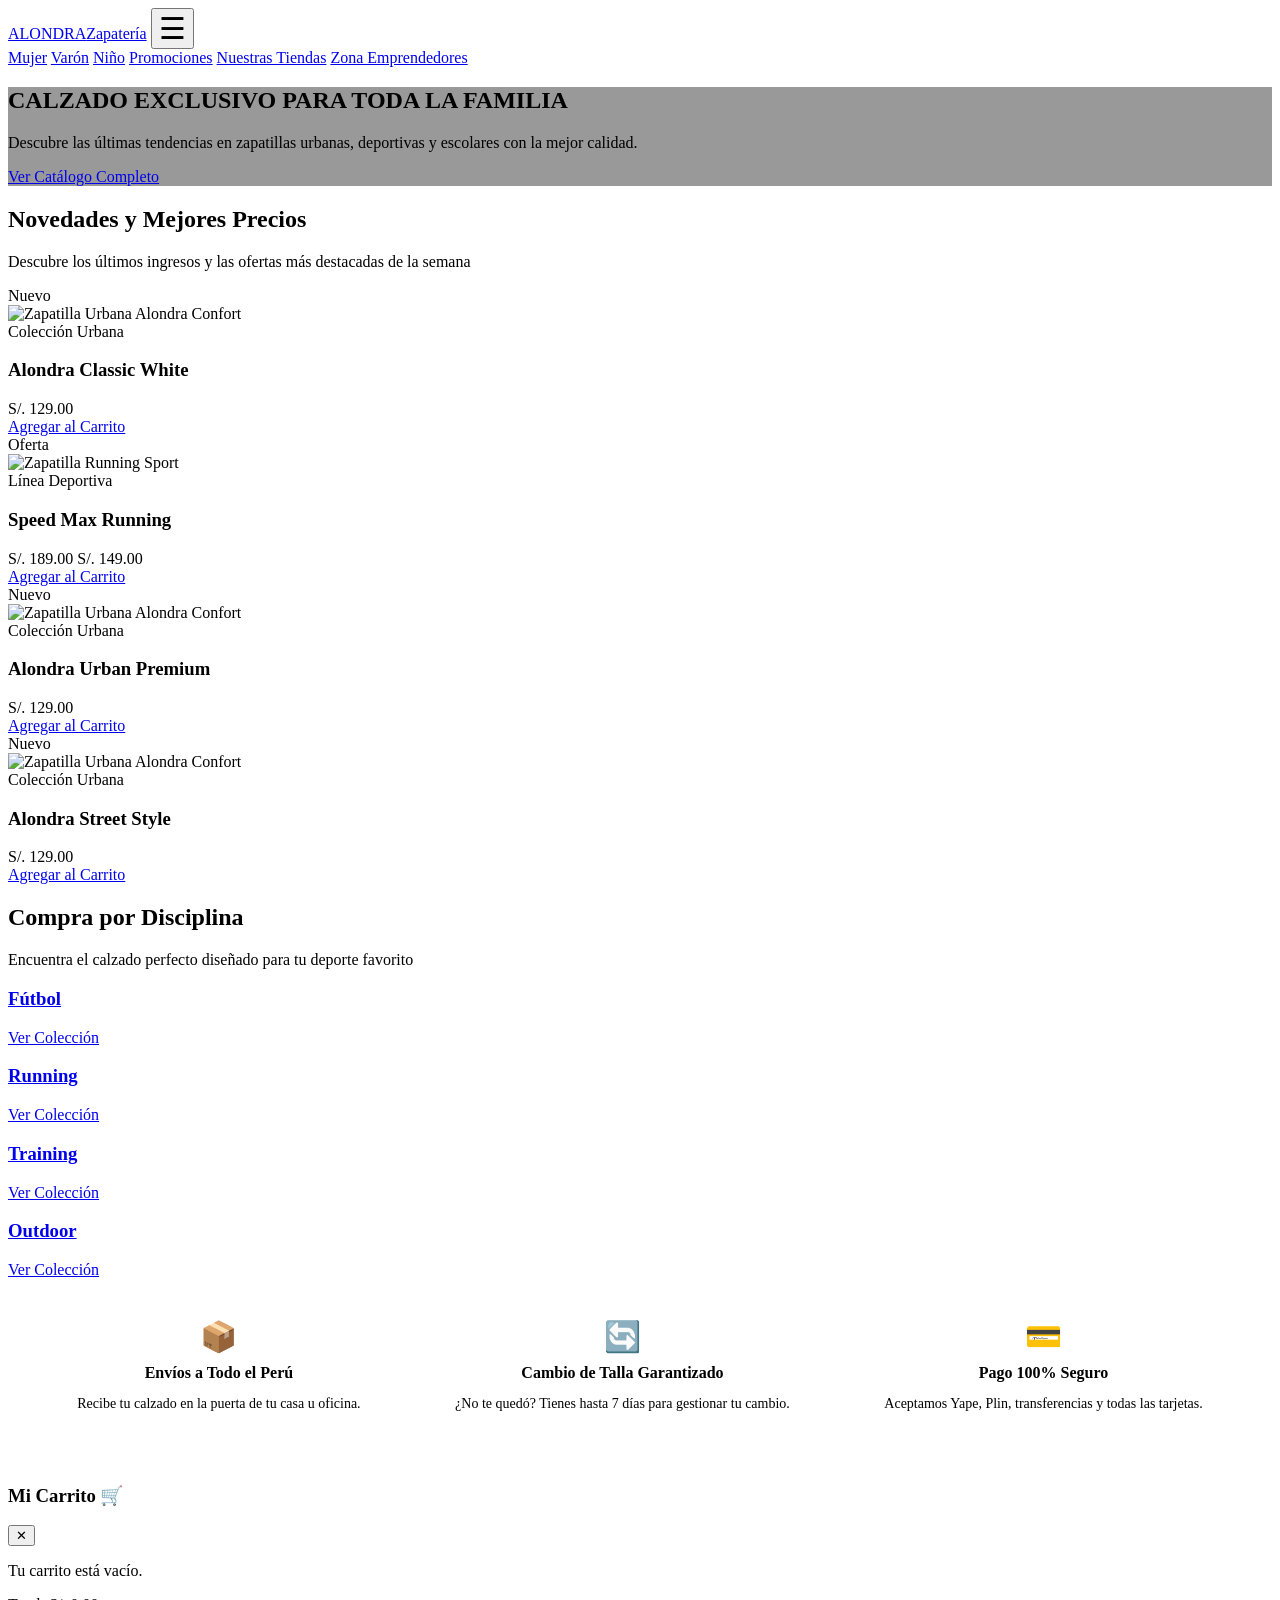
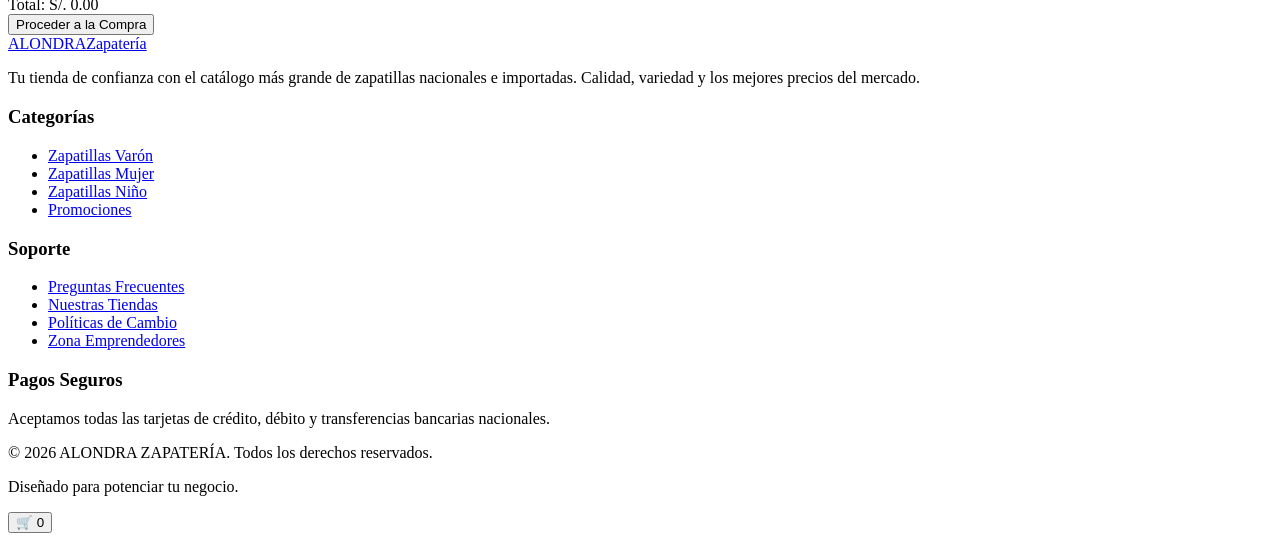
==== index.html @ 197ec050 "Add files via upload" ====
<!doctype html>
<html lang="es">
  <head>
    <meta charset="UTF-8" />
    <meta name="viewport" content="width=device-width, initial-scale=1.0" />
    <title>Tienda de Zapatillas | Inicio</title>
    <!-- Iconos externos para carrito y menú hamburguesa -->
    <link rel="stylesheet" href="https://cloudflare.com" />
    <link rel="stylesheet" href="css/global.css" />
    <link rel="stylesheet" href="css/home.css" />
  </head>
  <body>
    <!-- MENÚ DE NAVEGACIÓN (NAVBAR) -->
    <header class="navbar-header">
      <div class="navbar-container">
        <a href="index.html" class="logo">ALONDRA<span>Zapatería</span></a>

        <!-- BOTÓN MENÚ MÓVIL -->
        <button
          class="menu-toggle"
          id="mobile-menu"
          aria-label="Abrir menú"
          style="font-size: 30px; cursor: pointer"
        >
          ☰
        </button>

        <nav class="nav-menu" id="nav-menu">
          <a href="mujer.html" class="nav-link">Mujer</a>
          <a href="varon.html" class="nav-link">Varón</a>
          <a href="nino.html" class="nav-link">Niño</a>
          <a href="promociones.html" class="nav-link promo">Promociones</a>
          <a href="tiendas.html" class="nav-link">Nuestras Tiendas</a>
          <a href="emprendedores.html" class="nav-link emprendedor"
            >Zona Emprendedores</a
          >
        </nav>
      </div>
    </header>

    <!-- BANNER PRINCIPAL (SLIDER) -->
    <section class="hero-slider">
      <div
        class="slide active"
        style="
          background-image:
            linear-gradient(rgba(0, 0, 0, 0.4), rgba(0, 0, 0, 0.4)),
            url(&quot;https://unsplash.com&quot;);
        "
      >
        <div class="slide-content">
          <h2>CALZADO EXCLUSIVO PARA TODA LA FAMILIA</h2>
          <p>
            Descubre las últimas tendencias en zapatillas urbanas, deportivas y
            escolares con la mejor calidad.
          </p>
          <a href="promociones.html" class="btn-slider"
            >Ver Catálogo Completo</a
          >
        </div>
      </div>
    </section>

    <!-- SECCIÓN NOVEDADES Y MEJORES PRECIOS -->
    <section class="products-section">
      <div class="section-container">
        <!-- Encabezado de la sección -->
        <div class="section-header">
          <h2>Novedades y Mejores Precios</h2>
          <p>
            Descubre los últimos ingresos y las ofertas más destacadas de la
            semana
          </p>
        </div>

        <div class="products-grid" id="catalog-products">
          <!-- Tarjeta 1: Urbanas -->
          <div class="product-card" data-brand="urban">
            <span class="badge new">Nuevo</span>
            <div class="product-img">
              <img
                src="img/urbana-blanca.jpg"
                alt="Zapatilla Urbana Alondra Confort"
              />
            </div>
            <div class="product-info">
              <span class="product-brand">Colección Urbana</span>
              <h3 class="product-title">Alondra Classic White</h3>
              <div class="product-price-box">
                <span class="current-price">S/. 129.00</span>
              </div>
              <a href="#" class="btn-add-cart">Agregar al Carrito</a>
            </div>
          </div>

          <!-- Tarjeta 2: Deportivas -->
          <div class="product-card" data-brand="sport">
            <span class="badge sale">Oferta</span>
            <div class="product-img">
              <img
                src="img/deportiva-running.jpg"
                alt="Zapatilla Running Sport"
              />
            </div>
            <div class="product-info">
              <span class="product-brand">Línea Deportiva</span>
              <h3 class="product-title">Speed Max Running</h3>
              <div class="product-price-box">
                <span class="old-price">S/. 189.00</span>
                <span class="current-price discount">S/. 149.00</span>
              </div>
              <a href="#" class="btn-add-cart">Agregar al Carrito</a>
            </div>
          </div>

          <!-- Tarjeta 3: Urbanas -->
          <div class="product-card" data-brand="urban">
            <span class="badge new">Nuevo</span>
            <div class="product-img">
              <img
                src="img/urbana-blanca.jpg"
                alt="Zapatilla Urbana Alondra Confort"
              />
            </div>
            <div class="product-info">
              <span class="product-brand">Colección Urbana</span>
              <h3 class="product-title">Alondra Urban Premium</h3>
              <div class="product-price-box">
                <span class="current-price">S/. 129.00</span>
              </div>
              <a href="#" class="btn-add-cart">Agregar al Carrito</a>
            </div>
          </div>

          <!-- Tarjeta 4: Urbanas -->
          <div class="product-card" data-brand="urban">
            <span class="badge new">Nuevo</span>
            <div class="product-img">
              <img
                src="img/urbana-blanca.jpg"
                alt="Zapatilla Urbana Alondra Confort"
              />
            </div>
            <div class="product-info">
              <span class="product-brand">Colección Urbana</span>
              <h3 class="product-title">Alondra Street Style</h3>
              <div class="product-price-box">
                <span class="current-price">S/. 129.00</span>
              </div>
              <a href="#" class="btn-add-cart">Agregar al Carrito</a>
            </div>
          </div>
        </div>

        <!-- Mensaje oculto por si el filtro de JS no encuentra productos -->
        <div
          id="no-products-message"
          style="
            display: none;
            text-align: center;
            padding: 20px;
            color: var(--text-color);
          "
        >
          No se encontraron modelos disponibles en esta categoría por el
          momento.
        </div>
      </div>
    </section>

    <!-- SECCIÓN DE CATEGORÍAS POR DISCIPLINA -->
    <section class="disciplines-section">
      <div class="section-container">
        <div class="section-header">
          <h2>Compra por Disciplina</h2>
          <p>Encuentra el calzado perfecto diseñado para tu deporte favorito</p>
        </div>

        <div class="disciplines-grid">
          <!-- Tarjeta 1: Fútbol -->
          <a href="#" class="discipline-card">
            <div
              class="discipline-img"
              style="
                background-image:
                  linear-gradient(rgba(0, 0, 0, 0.2), rgba(0, 0, 0, 0.6)),
                  url(&quot;https://unsplash.com&quot;);
              "
            ></div>
            <div class="discipline-content">
              <h3>Fútbol</h3>
              <span>Ver Colección <i class="fas fa-arrow-right"></i></span>
            </div>
          </a>

          <!-- Tarjeta 2: Running -->
          <a href="#" class="discipline-card">
            <div
              class="discipline-img"
              style="
                background-image:
                  linear-gradient(rgba(0, 0, 0, 0.2), rgba(0, 0, 0, 0.6)),
                  url(&quot;https://unsplash.com&quot;);
              "
            ></div>
            <div class="discipline-content">
              <h3>Running</h3>
              <span>Ver Colección <i class="fas fa-arrow-right"></i></span>
            </div>
          </a>

          <!-- Tarjeta 3: Training -->
          <a href="#" class="discipline-card">
            <div
              class="discipline-img"
              style="
                background-image:
                  linear-gradient(rgba(0, 0, 0, 0.2), rgba(0, 0, 0, 0.6)),
                  url(&quot;https://unsplash.com&quot;);
              "
            ></div>
            <div class="discipline-content">
              <h3>Training</h3>
              <span>Ver Colección <i class="fas fa-arrow-right"></i></span>
            </div>
          </a>

          <!-- Tarjeta 4: Outdoor -->
          <a href="#" class="discipline-card">
            <div
              class="discipline-img"
              style="
                background-image:
                  linear-gradient(rgba(0, 0, 0, 0.2), rgba(0, 0, 0, 0.6)),
                  url(&quot;https://unsplash.com&quot;);
              "
            ></div>
            <div class="discipline-content">
              <h3>Outdoor</h3>
              <span>Ver Colección <i class="fas fa-arrow-right"></i></span>
            </div>
          </a>
        </div>
      </div>
    </section>

    <!-- SECCIÓN DE BENEFICIOS -->
    <section
      class="benefits-section"
      style="
        background-color: var(--gray-color);
        padding: 40px 20px;
        text-align: center;
      "
    >
      <div
        class="section-container"
        style="
          display: flex;
          flex-wrap: wrap;
          justify-content: space-around;
          gap: 20px;
          max-width: 1200px;
          margin: 0 auto;
        "
      >
        <div class="benefit-item">
          <div style="font-size: 30px; color: var(--primary-color)">📦</div>
          <h4 style="margin: 10px 0 5px 0; font-weight: 700">
            Envíos a Todo el Perú
          </h4>
          <p style="font-size: 14px; color: var(--text-color)">
            Recibe tu calzado en la puerta de tu casa u oficina.
          </p>
        </div>
        <div class="benefit-item">
          <div style="font-size: 30px; color: var(--primary-color)">🔄</div>
          <h4 style="margin: 10px 0 5px 0; font-weight: 700">
            Cambio de Talla Garantizado
          </h4>
          <p style="font-size: 14px; color: var(--text-color)">
            ¿No te quedó? Tienes hasta 7 días para gestionar tu cambio.
          </p>
        </div>
        <div class="benefit-item">
          <div style="font-size: 30px; color: var(--primary-color)">💳</div>
          <h4 style="margin: 10px 0 5px 0; font-weight: 700">
            Pago 100% Seguro
          </h4>
          <p style="font-size: 14px; color: var(--text-color)">
            Aceptamos Yape, Plin, transferencias y todas las tarjetas.
          </p>
        </div>
      </div>
    </section>

    <!-- FONDO OSCURO CUANDO EL CARRITO ESTÁ ABIERTO -->
    <div id="cart-overlay" class="cart-overlay"></div>

    <!-- PANEL LATERAL DEL CARRITO -->
    <div id="cart-sidebar" class="cart-sidebar">
      <div class="cart-header">
        <h3>Mi Carrito 🛒</h3>
        <button id="close-cart" class="close-cart">✕</button>
      </div>

      <div id="cart-items-container" class="cart-items-body">
        <p class="empty-cart-msg">Tu carrito está vacío.</p>
      </div>

      <div class="cart-footer">
        <div class="cart-total-box">
          <span>Total:</span>
          <span class="cart-total-price">S/. 0.00</span>
        </div>
        <button class="btn-checkout">Proceder a la Compra</button>
      </div>
    </div>

    <!-- PIE DE PÁGINA (FOOTER) -->
    <footer class="main-footer">
      <div class="footer-container">
        <!-- Columna 1: Sobre la tienda -->
        <div class="footer-col">
          <a href="index.html" class="logo footer-logo"
            >ALONDRA<span>Zapatería</span></a
          >
          <p class="footer-description">
            Tu tienda de confianza con el catálogo más grande de zapatillas
            nacionales e importadas. Calidad, variedad y los mejores precios del
            mercado.
          </p>
          <div class="footer-socials">
            <a href="#" aria-label="Facebook"
              ><i class="fab fa-facebook-f"></i
            ></a>
            <a href="#" aria-label="Instagram"
              ><i class="fab fa-instagram"></i
            ></a>
            <a href="#" aria-label="TikTok"><i class="fab fa-tiktok"></i></a>
          </div>
        </div>

        <!-- Columna 2: Categorías Rápidas -->
        <div class="footer-col">
          <h3>Categorías</h3>
          <ul class="footer-links">
            <li><a href="varon.html">Zapatillas Varón</a></li>
            <li><a href="mujer.html">Zapatillas Mujer</a></li>
            <li><a href="nino.html">Zapatillas Niño</a></li>
            <li><a href="promociones.html">Promociones</a></li>
          </ul>
        </div>

        <!-- Columna 3: Soporte y Ayuda -->
        <div class="footer-col">
          <h3>Soporte</h3>
          <ul class="footer-links">
            <li><a href="#">Preguntas Frecuentes</a></li>
            <li><a href="tiendas.html">Nuestras Tiendas</a></li>
            <li><a href="#">Políticas de Cambio</a></li>
            <li><a href="emprendedores.html">Zona Emprendedores</a></li>
          </ul>
        </div>

        <!-- Columna 4: Métodos de Pago y Seguridad -->
        <div class="footer-col">
          <h3>Pagos Seguros</h3>
          <p class="footer-text">
            Aceptamos todas las tarjetas de crédito, débito y transferencias
            bancarias nacionales.
          </p>
          <div class="payment-methods">
            <i class="fab fa-cc-visa" title="Visa"></i>
            <i class="fab fa-cc-mastercard" title="Mastercard"></i>
            <i class="fab fa-cc-amex" title="American Express"></i>
            <i
              class="fas fa-money-bill-wave"
              title="Efectivo/Transferencia"
            ></i>
          </div>
        </div>
      </div>

      <!-- Barra inferior de Derechos Reservados -->
      <div class="footer-bottom">
        <div class="footer-bottom-content">
          <p>&copy; 2026 ALONDRA ZAPATERÍA. Todos los derechos reservados.</p>
          <p>Diseñado para potenciar tu negocio.</p>
        </div>
      </div>
    </footer>
    <!-- BOTÓN FLOTANTE DEL CARRITO -->
    <button
      id="floating-cart-btn"
      class="floating-cart-btn"
      aria-label="Ver carrito"
    >
      🛒
      <span id="cart-count-badge" class="cart-badge">0</span>
    </button>

    <!-- CONTROLADORES JAVASCRIPT (Al final del body) -->
    <script src="JS/main.js"></script>
  </body>
</html>
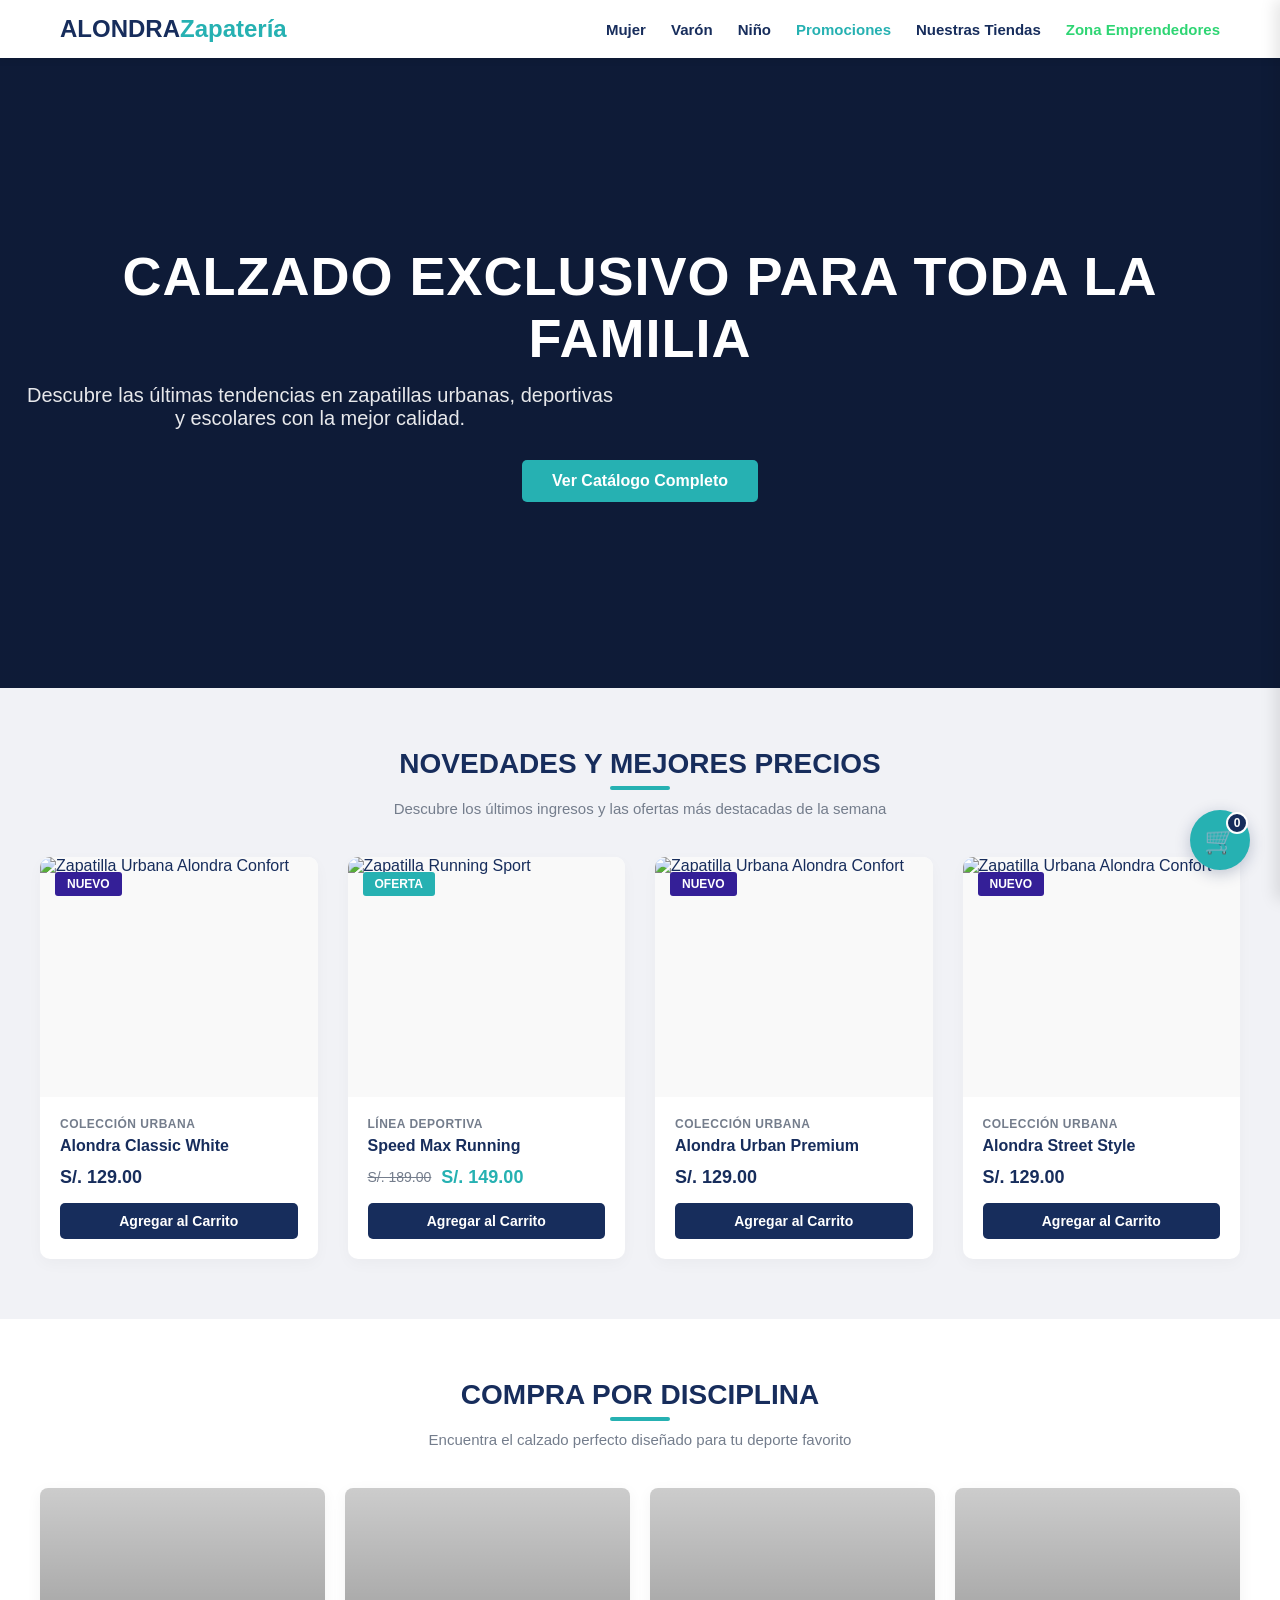
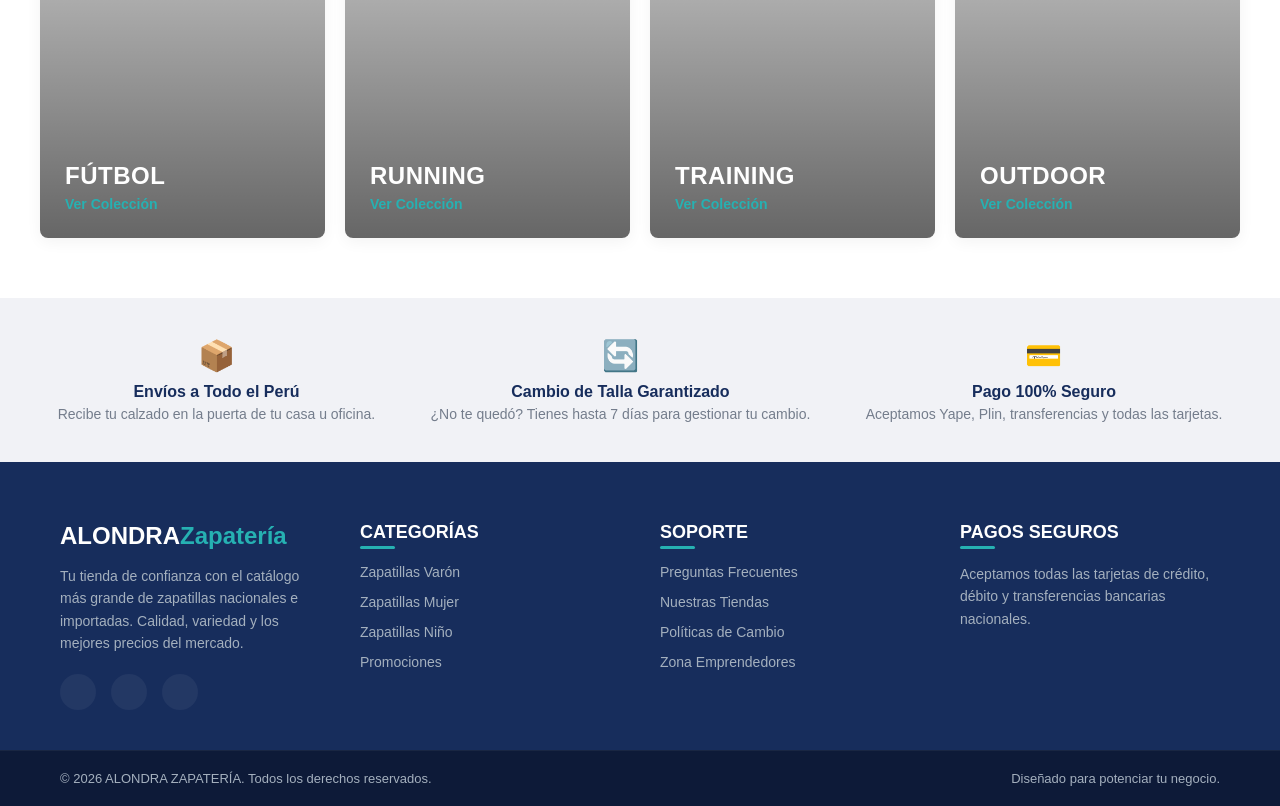
==== commit 095ea96e: "Update index.html" ====
--- a/index.html
+++ b/index.html
@@ -6,8 +6,8 @@
     <title>Tienda de Zapatillas | Inicio</title>
     <!-- Iconos externos para carrito y menú hamburguesa -->
     <link rel="stylesheet" href="https://cloudflare.com" />
-    <link rel="stylesheet" href="css/global.css" />
-    <link rel="stylesheet" href="css/home.css" />
+    <link rel="stylesheet" href="CSS/global.css" />
+    <link rel="stylesheet" href="CSS/home.css" />
   </head>
   <body>
     <!-- MENÚ DE NAVEGACIÓN (NAVBAR) -->
@@ -28,7 +28,7 @@
         <nav class="nav-menu" id="nav-menu">
           <a href="mujer.html" class="nav-link">Mujer</a>
           <a href="varon.html" class="nav-link">Varón</a>
-          <a href="nino.html" class="nav-link">Niño</a>
+          <a href="niño.html" class="nav-link">Niño</a>
           <a href="promociones.html" class="nav-link promo">Promociones</a>
           <a href="tiendas.html" class="nav-link">Nuestras Tiendas</a>
           <a href="emprendedores.html" class="nav-link emprendedor"
--- a/CSS/global.css
+++ b/CSS/global.css
@@ -0,0 +1,454 @@
+/* --- VARIABLES Y RESETEO GLOBAL --- */
+/* --- VARIABLES Y RESETEO GLOBAL --- */
+:root {
+  --primary-color: #26b1b2; /* Cian / Turquesa brillante del logotipo */
+  --dark-color: #172d5c; /* Azul marino profundo de la base del logotipo */
+  --light-color: #ffffff;
+  --gray-color: #f1f2f6;
+  --text-color: #747d8c;
+  --font-main: "Segoe UI", Tahoma, Geneva, Verdana, sans-serif;
+}
+
+* {
+  margin: 0;
+  padding: 0;
+  box-sizing: border-box;
+}
+
+body {
+  font-family: var(--font-main);
+  background-color: var(--light-color);
+  color: var(--dark-color);
+  overflow-x: hidden;
+}
+/* --- ESTILOS DEL NAVBAR --- */
+.navbar-header {
+  background-color: var(--light-color);
+  box-shadow: 0 4px 6px rgba(0, 0, 0, 0.05);
+  position: sticky;
+  top: 0;
+  z-index: 1000;
+  width: 100%;
+}
+
+.navbar-container {
+  display: flex;
+  justify-content: space-between;
+  align-items: center;
+  max-width: 1200px;
+  margin: 0 auto;
+  padding: 15px 20px;
+}
+
+.logo {
+  font-size: 24px;
+  font-weight: 800;
+  text-decoration: none;
+  color: var(--dark-color);
+}
+
+.logo span {
+  color: var(--primary-color);
+}
+
+.menu-toggle {
+  display: block;
+  background: none;
+  border: none;
+  font-size: 24px;
+  color: var(--dark-color);
+  cursor: pointer;
+}
+
+.nav-menu {
+  display: none; /* Oculto en móvil por defecto */
+  flex-direction: column;
+  position: absolute;
+  top: 100%;
+  left: 0;
+  width: 100%;
+  background-color: var(--light-color);
+  padding: 20px;
+  box-shadow: 0 10px 15px rgba(0, 0, 0, 0.1);
+}
+
+.nav-menu.active {
+  display: flex; /* Se muestra al activar JavaScript */
+}
+
+.nav-link {
+  text-decoration: none;
+  color: var(--dark-color);
+  font-weight: 600;
+  padding: 12px 10px;
+  font-size: 16px;
+  border-bottom: 1px solid var(--gray-color);
+  transition: all 0.3s ease;
+}
+
+.nav-link:hover {
+  color: var(--primary-color);
+  padding-left: 15px; /* Efecto dinámico de desplazamiento */
+}
+
+.nav-link.promo {
+  color: var(--primary-color);
+}
+
+.nav-link.emprendedor {
+  color: #2ed573; /* Color verde llamativo para emprendedores */
+}
+
+/* --- ESTILOS DEL PIE DE PÁGINA (FOOTER) --- */
+.main-footer {
+  background-color: var(--dark-color);
+  color: #a4b0be; /* Gris claro para el texto sobre fondo oscuro */
+  padding: 60px 0 0 0;
+  margin-top: auto;
+}
+
+.footer-container {
+  max-width: 1200px;
+  margin: 0 auto;
+  padding: 0 20px 40px 20px;
+  display: grid;
+  grid-template-columns: repeat(auto-fit, minmax(220px, 1fr));
+  gap: 40px;
+}
+
+.footer-col h3 {
+  color: var(--light-color);
+  font-size: 18px;
+  font-weight: 700;
+  margin-bottom: 20px;
+  text-transform: uppercase;
+  position: relative;
+}
+
+/* Pequeña barra decorativa debajo de los títulos del footer */
+.footer-col h3::after {
+  content: "";
+  position: absolute;
+  bottom: -6px;
+  left: 0;
+  width: 35px;
+  height: 3px;
+  background-color: var(--primary-color);
+  border-radius: 2px;
+}
+
+.footer-logo {
+  color: var(--light-color) !important;
+  margin-bottom: 15px;
+  display: inline-block;
+}
+
+.footer-description {
+  font-size: 14px;
+  line-height: 1.6;
+  margin-bottom: 20px;
+}
+
+.footer-text {
+  font-size: 14px;
+  line-height: 1.6;
+}
+
+/* Enlaces del Footer */
+.footer-links {
+  list-style: none;
+}
+
+.footer-links li {
+  margin-bottom: 12px;
+}
+
+.footer-links a {
+  color: #a4b0be;
+  text-decoration: none;
+  font-size: 14px;
+  transition:
+    color 0.3s,
+    padding-left 0.3s;
+}
+
+.footer-links a:hover {
+  color: var(--primary-color);
+  padding-left: 5px; /* Efecto de desplazamiento suave */
+}
+
+/* Iconos de Redes Sociales */
+.footer-socials {
+  display: flex;
+  gap: 15px;
+}
+
+.footer-socials a {
+  display: flex;
+  align-items: center;
+  justify-content: center;
+  width: 36px;
+  height: 36px;
+  background-color: rgba(255, 255, 255, 0.05);
+  color: var(--light-color);
+  border-radius: 50%;
+  text-decoration: none;
+  transition:
+    background-color 0.3s,
+    transform 0.3s;
+}
+
+.footer-socials a:hover {
+  background-color: var(--primary-color);
+  transform: translateY(-3px);
+}
+
+/* Iconos de Métodos de Pago */
+.payment-methods {
+  margin-top: 15px;
+  display: flex;
+  gap: 15px;
+  font-size: 28px;
+  color: rgba(255, 255, 255, 0.3);
+}
+
+.payment-methods i:hover {
+  color: var(--light-color);
+  transition: color 0.3s;
+}
+
+/* Barra inferior final */
+/* Barra inferior final */
+.footer-bottom {
+  border-top: 1px solid rgba(255, 255, 255, 0.05);
+  padding: 20px 0;
+  background-color: #0d1a38; /* Azul marino extra oscuro corporativo */
+}
+
+.footer-bottom-content {
+  max-width: 1200px;
+  margin: 0 auto;
+  padding: 0 20px;
+  display: flex;
+  flex-direction: column;
+  align-items: center;
+  gap: 10px;
+  font-size: 13px;
+}
+/* --- CARRITO LATERAL --- */
+.cart-overlay {
+  position: fixed;
+  top: 0;
+  left: 0;
+  width: 100%;
+  height: 100%;
+  background-color: rgba(0, 0, 0, 0.5);
+  z-index: 1999;
+  display: none;
+  opacity: 0;
+  transition: opacity 0.3s ease;
+}
+
+.cart-overlay.active {
+  display: block;
+  opacity: 1;
+}
+
+.cart-sidebar {
+  position: fixed;
+  top: 0;
+  right: -400px; /* Oculto a la derecha */
+  width: 100%;
+  max-width: 400px;
+  height: 100%;
+  background-color: var(--light-color);
+  box-shadow: -5px 0 15px rgba(0, 0, 0, 0.1);
+  z-index: 2000;
+  display: flex;
+  flex-direction: column;
+  transition: right 0.3s ease; /* Animación de deslizamiento */
+}
+
+.cart-sidebar.open {
+  right: 0; /* Se desliza hacia adentro */
+}
+
+.cart-header {
+  padding: 20px;
+  background-color: var(--dark-color);
+  color: var(--light-color);
+  display: flex;
+  justify-content: space-between;
+  align-items: center;
+}
+
+.close-cart {
+  background: none;
+  border: none;
+  color: var(--light-color);
+  font-size: 22px;
+  cursor: pointer;
+}
+
+.cart-items-body {
+  flex: 1;
+  padding: 20px;
+  overflow-y: auto; /* Permite scroll si hay muchos productos */
+}
+
+.empty-cart-msg {
+  text-align: center;
+  color: var(--text-color);
+  margin-top: 40px;
+}
+
+/* Diseño de cada producto dentro del carrito */
+.cart-item {
+  display: flex;
+  align-items: center;
+  gap: 15px;
+  padding-bottom: 15px;
+  margin-bottom: 15px;
+  border-bottom: 1px solid var(--gray-color);
+}
+
+.cart-item-info h4 {
+  font-size: 14px;
+  color: var(--dark-color);
+  margin-bottom: 5px;
+}
+
+.cart-item-info span {
+  font-size: 14px;
+  font-weight: 700;
+  color: var(--primary-color);
+}
+
+.btn-remove-item {
+  background: none;
+  border: none;
+  color: #ff4757;
+  cursor: pointer;
+  margin-left: auto;
+  font-size: 14px;
+}
+
+.cart-footer {
+  padding: 20px;
+  border-top: 1px solid var(--gray-color);
+  background-color: #fbfbfb;
+}
+
+.cart-total-box {
+  display: flex;
+  justify-content: space-between;
+  font-size: 18px;
+  font-weight: 700;
+  color: var(--dark-color);
+  margin-bottom: 15px;
+}
+
+.cart-total-box .cart-total-price {
+  color: var(--primary-color);
+}
+
+.btn-checkout {
+  width: 100%;
+  padding: 14px;
+  background-color: var(--primary-color);
+  color: var(--light-color);
+  border: none;
+  border-radius: 4px;
+  font-weight: 700;
+  font-size: 16px;
+  cursor: pointer;
+  transition: background-color 0.2s;
+}
+
+.btn-checkout:hover {
+  background-color: #1e8e90;
+}
+.hidden {
+  display: none !important;
+}
+/* --- BOTÓN FLOTANTE DEL CARRITO (ESTRENA COLORES DE ALONDRA ZAPATERÍA) --- */
+.floating-cart-btn {
+  position: fixed;
+  bottom: 30px;
+  right: 30px;
+  width: 60px;
+  height: 60px;
+  background-color: var(
+    --primary-color
+  ); /* Cambia al turquesa brillante del logotipo */
+  color: var(--light-color);
+  border: none;
+  border-radius: 50%;
+  font-size: 26px;
+  cursor: pointer;
+  box-shadow: 0 4px 15px rgba(23, 45, 92, 0.25); /* Sombra suave usando el azul marino de la marca */
+  display: flex;
+  align-items: center;
+  justify-content: center;
+  z-index: 1998;
+  transition:
+    transform 0.3s cubic-bezier(0.175, 0.885, 0.32, 1.275),
+    background-color 0.2s ease;
+}
+
+.floating-cart-btn:hover {
+  transform: scale(
+    1.1
+  ); /* Efecto de crecimiento un poco más marcado al pasar el cursor */
+  background-color: #1e8e90; /* Tono de turquesa un poco más oscuro para el efecto hover */
+}
+
+/* Burbuja del contador numérico */
+.cart-badge {
+  position: absolute;
+  top: 2px;
+  right: 2px;
+  background-color: var(
+    --dark-color
+  ); /* Cambia al azul marino profundo del logotipo */
+  color: var(--light-color);
+  font-size: 12px;
+  font-weight: 700;
+  width: 22px;
+  height: 22px;
+  border-radius: 50%;
+  display: flex;
+  align-items: center;
+  justify-content: center;
+  border: 2px solid var(--light-color);
+}
+
+/* Al pasar a computadoras se alinean a los extremos */
+@media (min-width: 768px) {
+  .footer-bottom-content {
+    flex-direction: row;
+    justify-content: space-between;
+  }
+}
+@media (min-width: 992px) {
+  .menu-toggle {
+    display: none !important; /* Oculta por completo las 3 líneas en computadoras */
+  }
+
+  .nav-menu {
+    display: flex !important; /* Muestra el menú de texto horizontal en computadoras */
+    flex-direction: row;
+    position: static;
+    width: auto;
+    padding: 0;
+    box-shadow: none;
+    gap: 25px;
+    background-color: transparent; /* Quita fondos adicionales */
+  }
+
+  .nav-link {
+    padding: 0;
+    border-bottom: none;
+    font-size: 15px;
+  }
+}
--- a/CSS/home.css
+++ b/CSS/home.css
@@ -0,0 +1,344 @@
+
+/* --- ESTILOS DEL BANNER PRINCIPAL (HERO) --- */
+.hero-slider {
+    position: relative;
+    width: 100%;
+    height: 70vh; /* Se adapta al alto de la pantalla */
+    background-color: var(--dark-color);
+}
+
+.slide {
+    width: 100%;
+    height: 100%;
+    background-size: cover;
+    background-position: center;
+    display: flex;
+    align-items: center;
+    justify-content: center;
+    text-align: center;
+    padding: 0 20px;
+}
+
+.slide-content h2 {
+    color: var(--light-color);
+    font-size: 32px;
+    font-weight: 800;
+    margin-bottom: 15px;
+    text-transform: uppercase;
+    letter-spacing: 1px;
+}
+
+.slide-content p {
+    color: rgba(255, 255, 255, 0.9);
+    font-size: 16px;
+    margin-bottom: 30px;
+    max-width: 600px;
+}
+
+.btn-slider {
+    display: inline-block;
+    background-color: var(--primary-color);
+    color: var(--light-color);
+    padding: 12px 30px;
+    text-decoration: none;
+    font-weight: 700;
+    border-radius: 5px;
+    transition: transform 0.3s, background-color 0.3s;
+}
+
+.btn-slider:hover {
+    background-color: #ff6b81;
+    transform: translateY(-2px);
+}
+/* --- SECCIÓN PRODUCTOS (NOVEDADES Y MEJORES PRECIOS) --- */
+.products-section {
+    padding: 60px 20px;
+    background-color: var(--gray-color);
+}
+
+.section-container {
+    max-width: 1200px;
+    margin: 0 auto;
+}
+
+.section-header {
+    text-align: center;
+    margin-bottom: 40px;
+}
+
+.section-header h2 {
+    font-size: 28px;
+    font-weight: 800;
+    color: var(--dark-color);
+    text-transform: uppercase;
+    position: relative;
+    display: inline-block;
+    padding-bottom: 10px;
+}
+
+/* Línea decorativa debajo del título */
+.section-header h2::after {
+    content: '';
+    position: absolute;
+    bottom: 0;
+    left: 50%;
+    transform: translateX(-50%);
+    width: 60px;
+    height: 4px;
+    background-color: var(--primary-color);
+    border-radius: 2px;
+}
+
+.section-header p {
+    color: var(--text-color);
+    font-size: 15px;
+    margin-top: 10px;
+}
+
+/* Grilla Responsiva: 1 columna en móvil, 2 en tablets, 4 en pantallas grandes */
+.products-grid {
+    display: grid;
+    grid-template-columns: repeat(auto-fit, minmax(250px, 1fr));
+    gap: 30px;
+}
+
+/* Tarjeta del Producto */
+.product-card {
+    background-color: var(--light-color);
+    border-radius: 10px;
+    overflow: hidden;
+    position: relative;
+    box-shadow: 0 5px 15px rgba(0,0,0,0.03);
+    transition: transform 0.3s, box-shadow 0.3s;
+    display: flex;
+    flex-direction: column;
+}
+
+.product-card:hover {
+    transform: translateY(-5px);
+    box-shadow: 0 10px 25px rgba(0,0,0,0.08);
+}
+
+/* Etiquetas (Nuevo / Oferta) */
+.badge {
+    position: absolute;
+    top: 15px;
+    left: 15px;
+    padding: 5px 12px;
+    font-size: 12px;
+    font-weight: 700;
+    text-transform: uppercase;
+    border-radius: 3px;
+    color: var(--light-color);
+    z-index: 10;
+}
+
+.badge.new {
+    background-color: #341f97; /* Púrpura elegante */
+}
+
+.badge.sale {
+    background-color: var(--primary-color); /* Rojo/Rosa ofertas */
+}
+
+/* Contenedor de la Imagen */
+.product-img {
+    width: 100%;
+    height: 240px;
+    background-color: #f9f9f9;
+    display: flex;
+    align-items: center;
+    justify-content: center;
+    overflow: hidden;
+}
+
+.product-img img {
+    width: 100%;
+    height: 100%;
+    object-fit: cover; /* Ajusta la foto sin deformarla */
+    transition: transform 0.5s;
+}
+
+.product-card:hover .product-img img {
+    transform: scale(1.08); /* Efecto zoom suave al pasar el mouse */
+}
+
+/* Contenido de texto e información */
+.product-info {
+    padding: 20px;
+    display: flex;
+    flex-direction: column;
+    flex-grow: 1;
+}
+
+.product-brand {
+    font-size: 12px;
+    color: var(--text-color);
+    text-transform: uppercase;
+    font-weight: 700;
+    letter-spacing: 0.5px;
+    margin-bottom: 5px;
+}
+
+.product-title {
+    font-size: 16px;
+    font-weight: 600;
+    color: var(--dark-color);
+    margin-bottom: 10px;
+    line-height: 1.3;
+}
+
+/* Área de Precios */
+.product-price-box {
+    margin-top: auto; /* Empuja el precio al fondo de la tarjeta */
+    margin-bottom: 15px;
+    display: flex;
+    align-items: center;
+    gap: 10px;
+}
+
+.current-price {
+    font-size: 18px;
+    font-weight: 800;
+    color: var(--dark-color);
+}
+
+.current-price.discount {
+    color: var(--primary-color);
+}
+
+.old-price {
+    font-size: 14px;
+    color: var(--text-color);
+    text-decoration: line-through;
+}
+
+/* Botón Ver Detalles */
+.btn-add-cart {
+    display: block;
+    text-align: center;
+    background-color: var(--dark-color);
+    color: var(--light-color);
+    padding: 10px 15px;
+    text-decoration: none;
+    font-weight: 600;
+    font-size: 14px;
+    border-radius: 5px;
+    transition: background-color 0.3s;
+}
+
+.btn-add-cart i {
+    margin-right: 5px;
+}
+
+.btn-add-cart:hover {
+    background-color: var(--primary-color);
+}
+/* --- SECCIÓN DISCIPLINAS --- */
+.disciplines-section {
+    padding: 60px 20px;
+    background-color: var(--light-color); /* Fondo blanco para contrastar con el gris anterior */
+}
+
+/* Grilla modular: 1 col en móvil, 2 cols en tablets, 4 cols en pantallas de escritorio */
+.disciplines-grid {
+    display: grid;
+    grid-template-columns: repeat(auto-fit, minmax(240px, 1fr));
+    gap: 20px;
+    margin-top: 20px;
+}
+
+/* Tarjeta contenedora linkeable */
+.discipline-card {
+    position: relative;
+    height: 350px; /* Altura ideal fija para destacar las imágenes de acción */
+    border-radius: 8px;
+    overflow: hidden;
+    display: flex;
+    align-items: flex-end; /* Alinea los textos en la parte inferior de la imagen */
+    padding: 25px;
+    text-decoration: none;
+    box-shadow: 0 4px 15px rgba(0,0,0,0.05);
+}
+
+/* Capa de fondo con la imagen del deporte */
+.discipline-img {
+    position: absolute;
+    top: 0;
+    left: 0;
+    width: 100%;
+    height: 100%;
+    background-size: cover;
+    background-position: center;
+    transition: transform 0.6s ease;
+    z-index: 1;
+}
+
+/* Efecto de agrandado de imagen al pasar el mouse */
+.discipline-card:hover .discipline-img {
+    transform: scale(1.1);
+}
+
+/* Contenido de texto superpuesto */
+.discipline-content {
+    position: relative;
+    z-index: 2; /* Por encima de la imagen */
+    width: 100%;
+}
+
+.discipline-content h3 {
+    color: var(--light-color);
+    font-size: 24px;
+    font-weight: 700;
+    margin-bottom: 5px;
+    text-transform: uppercase;
+    letter-spacing: 0.5px;
+}
+
+.discipline-content span {
+    color: var(--primary-color);
+    font-size: 14px;
+    font-weight: 600;
+    display: inline-flex;
+    align-items: center;
+    gap: 8px;
+    transition: color 0.3s, gap 0.3s;
+}
+
+/* Animación de la flechita del enlace */
+.discipline-card:hover .discipline-content span {
+    color: var(--light-color);
+    gap: 12px;
+}
+
+
+/* --- RESPONSIVO PARA ESCRITORIOS (PANTALLAS GRANDES) --- */
+@media (min-width: 992px) {
+    .menu-toggle {
+        display: none; /* Oculta botón hamburguesa */
+    }
+
+    .nav-menu {
+        display: flex; /* Menú visible horizontalmente */
+        flex-direction: row;
+        position: static;
+        width: auto;
+        padding: 0;
+        box-shadow: none;
+        gap: 25px;
+    }
+
+    .nav-link {
+        padding: 0;
+        border-bottom: none;
+        font-size: 15px;
+    }
+
+    .slide-content h2 {
+        font-size: 54px;
+    }
+
+    .slide-content p {
+        font-size: 20px;
+    }
+}
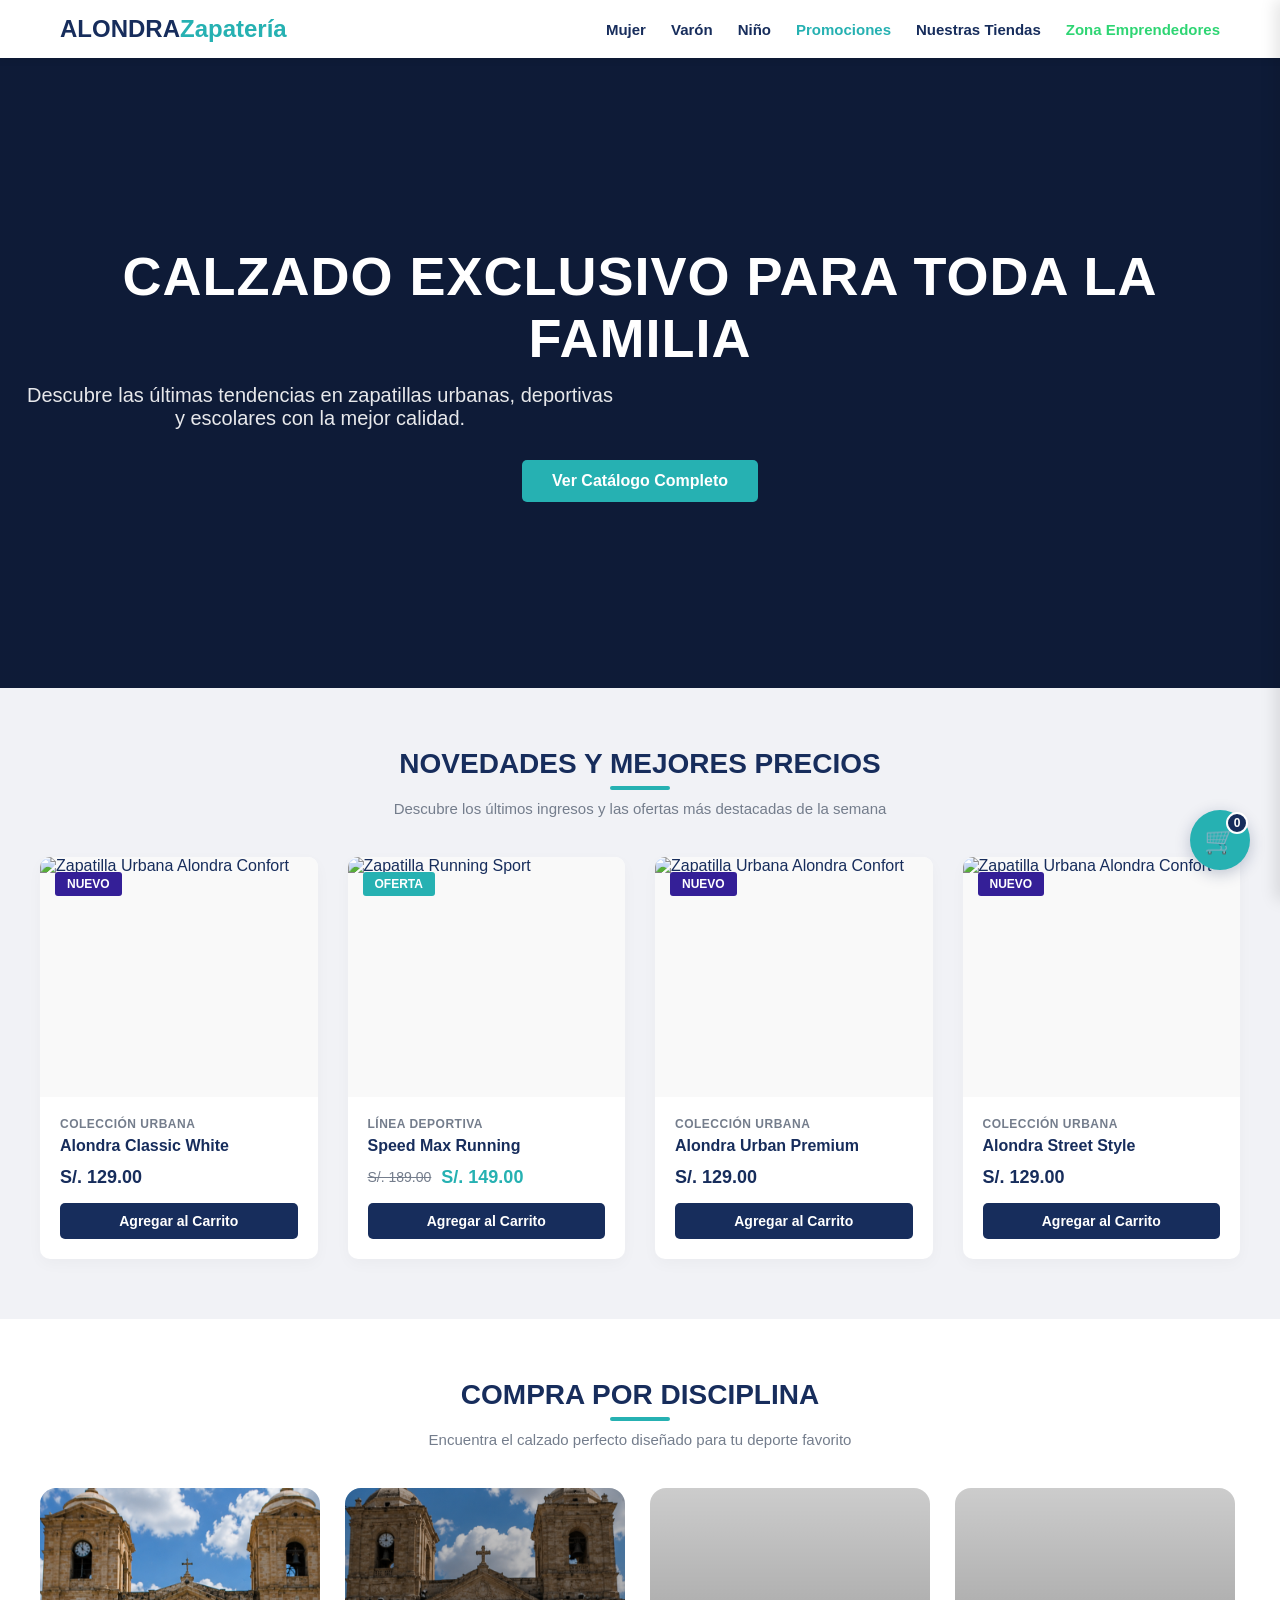
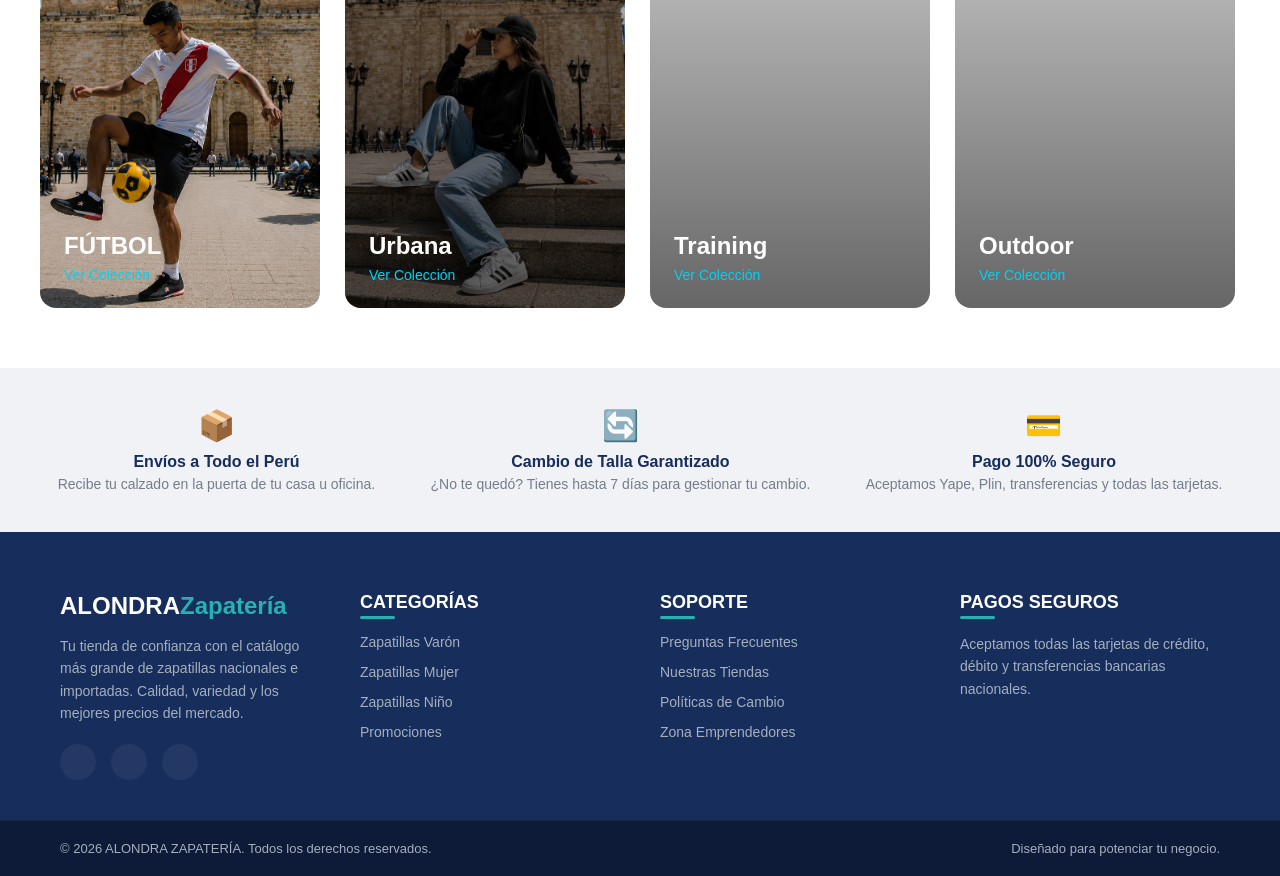
==== commit 658c71e8: "Add files via upload" ====
--- a/index.html
+++ b/index.html
@@ -177,19 +177,19 @@
         </div>
 
         <div class="disciplines-grid">
-          <!-- Tarjeta 1: Fútbol -->
-          <a href="#" class="discipline-card">
+          <!-- Tarjeta de Futbol-->
+        <a href="#" class="discipline-card">
             <div
               class="discipline-img"
               style="
-                background-image:
-                  linear-gradient(rgba(0, 0, 0, 0.2), rgba(0, 0, 0, 0.6)),
-                  url(&quot;https://unsplash.com&quot;);
+                background-image: url(&quot;./img/futbol_varon.png&quot;);
+                background-position: center 30%;
               "
             ></div>
+
             <div class="discipline-content">
-              <h3>Fútbol</h3>
-              <span>Ver Colección <i class="fas fa-arrow-right"></i></span>
+              <h3>FÚTBOL</h3>
+              <span>Ver Colección</span>
             </div>
           </a>
 
@@ -200,11 +200,11 @@
               style="
                 background-image:
                   linear-gradient(rgba(0, 0, 0, 0.2), rgba(0, 0, 0, 0.6)),
-                  url(&quot;https://unsplash.com&quot;);
+                  url(&quot;./img/urbano_dama.png&quot;);
               "
             ></div>
             <div class="discipline-content">
-              <h3>Running</h3>
+              <h3>Urbana</h3>
               <span>Ver Colección <i class="fas fa-arrow-right"></i></span>
             </div>
           </a>
--- a/CSS/global.css
+++ b/CSS/global.css
@@ -13,6 +13,10 @@
   margin: 0;
   padding: 0;
   box-sizing: border-box;
+}
+/* Necesario para que el script oculte las zapatillas que no correspondan */
+.product-card.hidden {
+  display: none !important;
 }
 
 body {
--- a/CSS/home.css
+++ b/CSS/home.css
@@ -1,344 +1,291 @@
-
 /* --- ESTILOS DEL BANNER PRINCIPAL (HERO) --- */
 .hero-slider {
-    position: relative;
-    width: 100%;
-    height: 70vh; /* Se adapta al alto de la pantalla */
-    background-color: var(--dark-color);
-}
-
+  position: relative;
+  width: 100%;
+  height: 70vh; /* Se adapta al alto de la pantalla */
+  background-color: var(--dark-color);
+}
 .slide {
-    width: 100%;
-    height: 100%;
-    background-size: cover;
-    background-position: center;
-    display: flex;
-    align-items: center;
-    justify-content: center;
-    text-align: center;
-    padding: 0 20px;
-}
-
+  width: 100%;
+  height: 100%;
+  background-size: cover;
+  background-position: center;
+  display: flex;
+  align-items: center;
+  justify-content: center;
+  text-align: center;
+  padding: 0 20px;
+}
 .slide-content h2 {
-    color: var(--light-color);
-    font-size: 32px;
-    font-weight: 800;
-    margin-bottom: 15px;
-    text-transform: uppercase;
-    letter-spacing: 1px;
-}
-
+  color: var(--light-color);
+  font-size: 32px;
+  font-weight: 800;
+  margin-bottom: 15px;
+  text-transform: uppercase;
+  letter-spacing: 1px;
+}
 .slide-content p {
-    color: rgba(255, 255, 255, 0.9);
-    font-size: 16px;
-    margin-bottom: 30px;
-    max-width: 600px;
-}
-
+  color: rgba(255, 255, 255, 0.9);
+  font-size: 16px;
+  margin-bottom: 30px;
+  max-width: 600px;
+}
 .btn-slider {
-    display: inline-block;
-    background-color: var(--primary-color);
-    color: var(--light-color);
-    padding: 12px 30px;
-    text-decoration: none;
-    font-weight: 700;
-    border-radius: 5px;
-    transition: transform 0.3s, background-color 0.3s;
-}
-
+  display: inline-block;
+  background-color: var(--primary-color);
+  color: var(--light-color);
+  padding: 12px 30px;
+  text-decoration: none;
+  font-weight: 700;
+  border-radius: 5px;
+  transition:
+    transform 0.3s,
+    background-color 0.3s;
+}
 .btn-slider:hover {
-    background-color: #ff6b81;
-    transform: translateY(-2px);
-}
-/* --- SECCIÓN PRODUCTOS (NOVEDADES Y MEJORES PRECIOS) --- */
+  background-color: #ff6b81;
+  transform: translateY(-2px);
+} /* --- SECCIÓN PRODUCTOS (NOVEDADES Y MEJORES PRECIOS) --- */
 .products-section {
-    padding: 60px 20px;
-    background-color: var(--gray-color);
-}
-
+  padding: 60px 20px;
+  background-color: var(--gray-color);
+}
 .section-container {
-    max-width: 1200px;
-    margin: 0 auto;
-}
-
+  max-width: 1200px;
+  margin: 0 auto;
+}
 .section-header {
-    text-align: center;
-    margin-bottom: 40px;
-}
-
+  text-align: center;
+  margin-bottom: 40px;
+}
 .section-header h2 {
-    font-size: 28px;
-    font-weight: 800;
-    color: var(--dark-color);
-    text-transform: uppercase;
-    position: relative;
-    display: inline-block;
-    padding-bottom: 10px;
-}
-
-/* Línea decorativa debajo del título */
+  font-size: 28px;
+  font-weight: 800;
+  color: var(--dark-color);
+  text-transform: uppercase;
+  position: relative;
+  display: inline-block;
+  padding-bottom: 10px;
+} /* Línea decorativa debajo del título */
 .section-header h2::after {
-    content: '';
-    position: absolute;
-    bottom: 0;
-    left: 50%;
-    transform: translateX(-50%);
-    width: 60px;
-    height: 4px;
-    background-color: var(--primary-color);
-    border-radius: 2px;
-}
-
+  content: "";
+  position: absolute;
+  bottom: 0;
+  left: 50%;
+  transform: translateX(-50%);
+  width: 60px;
+  height: 4px;
+  background-color: var(--primary-color);
+  border-radius: 2px;
+}
 .section-header p {
-    color: var(--text-color);
-    font-size: 15px;
-    margin-top: 10px;
-}
-
-/* Grilla Responsiva: 1 columna en móvil, 2 en tablets, 4 en pantallas grandes */
+  color: var(--text-color);
+  font-size: 15px;
+  margin-top: 10px;
+} /* Grilla Responsiva: 1 columna en móvil, 2 en tablets, 4 en pantallas grandes */
 .products-grid {
-    display: grid;
-    grid-template-columns: repeat(auto-fit, minmax(250px, 1fr));
-    gap: 30px;
-}
-
-/* Tarjeta del Producto */
+  display: grid;
+  grid-template-columns: repeat(auto-fit, minmax(250px, 1fr));
+  gap: 30px;
+} /* Tarjeta del Producto */
 .product-card {
-    background-color: var(--light-color);
-    border-radius: 10px;
-    overflow: hidden;
-    position: relative;
-    box-shadow: 0 5px 15px rgba(0,0,0,0.03);
-    transition: transform 0.3s, box-shadow 0.3s;
-    display: flex;
-    flex-direction: column;
-}
-
+  background-color: var(--light-color);
+  border-radius: 10px;
+  overflow: hidden;
+  position: relative;
+  box-shadow: 0 5px 15px rgba(0, 0, 0, 0.03);
+  transition:
+    transform 0.3s,
+    box-shadow 0.3s;
+  display: flex;
+  flex-direction: column;
+}
 .product-card:hover {
-    transform: translateY(-5px);
-    box-shadow: 0 10px 25px rgba(0,0,0,0.08);
-}
-
-/* Etiquetas (Nuevo / Oferta) */
+  transform: translateY(-5px);
+  box-shadow: 0 10px 25px rgba(0, 0, 0, 0.08);
+} /* Etiquetas (Nuevo / Oferta) */
 .badge {
-    position: absolute;
-    top: 15px;
-    left: 15px;
-    padding: 5px 12px;
-    font-size: 12px;
-    font-weight: 700;
-    text-transform: uppercase;
-    border-radius: 3px;
-    color: var(--light-color);
-    z-index: 10;
-}
-
+  position: absolute;
+  top: 15px;
+  left: 15px;
+  padding: 5px 12px;
+  font-size: 12px;
+  font-weight: 700;
+  text-transform: uppercase;
+  border-radius: 3px;
+  color: var(--light-color);
+  z-index: 10;
+}
 .badge.new {
-    background-color: #341f97; /* Púrpura elegante */
-}
-
+  background-color: #341f97; /* Púrpura elegante */
+}
 .badge.sale {
-    background-color: var(--primary-color); /* Rojo/Rosa ofertas */
-}
-
-/* Contenedor de la Imagen */
+  background-color: var(--primary-color); /* Rojo/Rosa ofertas */
+} /* Contenedor de la Imagen */
 .product-img {
-    width: 100%;
-    height: 240px;
-    background-color: #f9f9f9;
-    display: flex;
-    align-items: center;
-    justify-content: center;
-    overflow: hidden;
-}
-
+  width: 100%;
+  height: 240px;
+  background-color: #f9f9f9;
+  display: flex;
+  align-items: center;
+  justify-content: center;
+  overflow: hidden;
+}
 .product-img img {
-    width: 100%;
-    height: 100%;
-    object-fit: cover; /* Ajusta la foto sin deformarla */
-    transition: transform 0.5s;
-}
-
+  width: 100%;
+  height: 100%;
+  object-fit: cover; /* Ajusta la foto sin deformarla */
+  transition: transform 0.5s;
+}
 .product-card:hover .product-img img {
-    transform: scale(1.08); /* Efecto zoom suave al pasar el mouse */
-}
-
-/* Contenido de texto e información */
+  transform: scale(1.08); /* Efecto zoom suave al pasar el mouse */
+} /* Contenido de texto e información */
 .product-info {
-    padding: 20px;
-    display: flex;
-    flex-direction: column;
-    flex-grow: 1;
-}
-
+  padding: 20px;
+  display: flex;
+  flex-direction: column;
+  flex-grow: 1;
+}
 .product-brand {
-    font-size: 12px;
-    color: var(--text-color);
-    text-transform: uppercase;
-    font-weight: 700;
-    letter-spacing: 0.5px;
-    margin-bottom: 5px;
-}
-
+  font-size: 12px;
+  color: var(--text-color);
+  text-transform: uppercase;
+  font-weight: 700;
+  letter-spacing: 0.5px;
+  margin-bottom: 5px;
+}
 .product-title {
-    font-size: 16px;
-    font-weight: 600;
-    color: var(--dark-color);
-    margin-bottom: 10px;
-    line-height: 1.3;
-}
-
-/* Área de Precios */
+  font-size: 16px;
+  font-weight: 600;
+  color: var(--dark-color);
+  margin-bottom: 10px;
+  line-height: 1.3;
+} /* Área de Precios */
 .product-price-box {
-    margin-top: auto; /* Empuja el precio al fondo de la tarjeta */
-    margin-bottom: 15px;
-    display: flex;
-    align-items: center;
-    gap: 10px;
-}
-
+  margin-top: auto; /* Empuja el precio al fondo de la tarjeta */
+  margin-bottom: 15px;
+  display: flex;
+  align-items: center;
+  gap: 10px;
+}
 .current-price {
-    font-size: 18px;
-    font-weight: 800;
-    color: var(--dark-color);
-}
-
+  font-size: 18px;
+  font-weight: 800;
+  color: var(--dark-color);
+}
 .current-price.discount {
-    color: var(--primary-color);
-}
-
+  color: var(--primary-color);
+}
 .old-price {
-    font-size: 14px;
-    color: var(--text-color);
-    text-decoration: line-through;
-}
-
-/* Botón Ver Detalles */
+  font-size: 14px;
+  color: var(--text-color);
+  text-decoration: line-through;
+} /* Botón Ver Detalles */
 .btn-add-cart {
-    display: block;
-    text-align: center;
-    background-color: var(--dark-color);
-    color: var(--light-color);
-    padding: 10px 15px;
-    text-decoration: none;
-    font-weight: 600;
-    font-size: 14px;
-    border-radius: 5px;
-    transition: background-color 0.3s;
-}
-
+  display: block;
+  text-align: center;
+  background-color: var(--dark-color);
+  color: var(--light-color);
+  padding: 10px 15px;
+  text-decoration: none;
+  font-weight: 600;
+  font-size: 14px;
+  border-radius: 5px;
+  transition: background-color 0.3s;
+}
 .btn-add-cart i {
-    margin-right: 5px;
-}
-
+  margin-right: 5px;
+}
 .btn-add-cart:hover {
-    background-color: var(--primary-color);
-}
-/* --- SECCIÓN DISCIPLINAS --- */
+  background-color: var(--primary-color);
+} /* --- SECCIÓN DISCIPLINAS --- */
 .disciplines-section {
-    padding: 60px 20px;
-    background-color: var(--light-color); /* Fondo blanco para contrastar con el gris anterior */
-}
-
-/* Grilla modular: 1 col en móvil, 2 cols en tablets, 4 cols en pantallas de escritorio */
+  padding: 60px 20px;
+  background-color: var(
+    --light-color
+  ); /* Fondo blanco para contrastar con el gris anterior */
+} /* Grilla modular: 1 col en móvil, 2 cols en tablets, 4 cols en pantallas de escritorio */
 .disciplines-grid {
-    display: grid;
-    grid-template-columns: repeat(auto-fit, minmax(240px, 1fr));
-    gap: 20px;
-    margin-top: 20px;
-}
-
-/* Tarjeta contenedora linkeable */
+  display: grid;
+  grid-template-columns: repeat(auto-fit, minmax(240px, 1fr));
+  gap: 20px;
+  margin-top: 20px;
+}
+/* 1. El contenedor principal (el enlace) */
 .discipline-card {
-    position: relative;
-    height: 350px; /* Altura ideal fija para destacar las imágenes de acción */
-    border-radius: 8px;
-    overflow: hidden;
-    display: flex;
-    align-items: flex-end; /* Alinea los textos en la parte inferior de la imagen */
-    padding: 25px;
-    text-decoration: none;
-    box-shadow: 0 4px 15px rgba(0,0,0,0.05);
-}
-
-/* Capa de fondo con la imagen del deporte */
+  display: block; /* Permite darle ancho y alto al enlace */
+  width: 100%; /* Se adapta al ancho de tu contenedor padre o grid */
+  max-width: 280px; /* Ancho aproximado de tus tarjetas */
+  height: 420px; /* Altura vertical fija para lograr la proporción */
+  border-radius: 16px; /* Esquinas redondeadas del diseño original */
+  overflow: hidden; /* Corta el fondo para que respete las esquinas redondeadas */
+  position: relative; /* Permite posicionar el texto encima de la imagen */
+  text-decoration: none; /* Quita el subrayado del enlace */
+}
+
+/* 2. El contenedor de la imagen de fondo */
 .discipline-img {
-    position: absolute;
-    top: 0;
-    left: 0;
-    width: 100%;
-    height: 100%;
-    background-size: cover;
-    background-position: center;
-    transition: transform 0.6s ease;
-    z-index: 1;
-}
-
-/* Efecto de agrandado de imagen al pasar el mouse */
+  width: 100%;
+  height: 100%;
+  background-size: cover; /* Ajusta y recorta la imagen automáticamente sin deformar */
+  background-position: center; /* Centra al jugador y el balón en el medio de la tarjeta */
+  background-repeat: no-repeat;
+  transition: transform 0.3s ease; /* Opcional: efecto visual suave al pasar el mouse */
+}
+
+/* 3. El contenedor del texto */
+.discipline-content {
+  position: absolute;
+  bottom: 0;
+  left: 0;
+  width: 100%;
+  padding: 24px; /* Espaciado interno para separar el texto del borde */
+  box-sizing: border-box; /* Evita que el padding altere el ancho */
+}
+
+/* 4. Estilos de los textos internos */
+.discipline-content h3 {
+  color: #ffffff;
+  margin: 0 0 6px 0; /* Margen inferior pequeño */
+  font-size: 24px;
+  font-weight: 700;
+  font-family: sans-serif; /* Cambia por tu tipografía */
+}
+
+.discipline-content span {
+  color: #00d2f3; /* Tono celeste brillante del diseño original */
+  font-size: 14px;
+  font-weight: 500;
+  font-family: sans-serif;
+}
+
+/* Opcional: Un efecto visual elegante al pasar el mouse por la tarjeta */
 .discipline-card:hover .discipline-img {
-    transform: scale(1.1);
-}
-
-/* Contenido de texto superpuesto */
-.discipline-content {
-    position: relative;
-    z-index: 2; /* Por encima de la imagen */
-    width: 100%;
-}
-
-.discipline-content h3 {
-    color: var(--light-color);
-    font-size: 24px;
-    font-weight: 700;
-    margin-bottom: 5px;
-    text-transform: uppercase;
-    letter-spacing: 0.5px;
-}
-
-.discipline-content span {
-    color: var(--primary-color);
-    font-size: 14px;
-    font-weight: 600;
-    display: inline-flex;
-    align-items: center;
-    gap: 8px;
-    transition: color 0.3s, gap 0.3s;
-}
-
-/* Animación de la flechita del enlace */
-.discipline-card:hover .discipline-content span {
-    color: var(--light-color);
-    gap: 12px;
-}
-
-
+  transform: scale(1.05); /* Hace un sutil zoom a la foto del jugador */
+}
 /* --- RESPONSIVO PARA ESCRITORIOS (PANTALLAS GRANDES) --- */
 @media (min-width: 992px) {
-    .menu-toggle {
-        display: none; /* Oculta botón hamburguesa */
-    }
-
-    .nav-menu {
-        display: flex; /* Menú visible horizontalmente */
-        flex-direction: row;
-        position: static;
-        width: auto;
-        padding: 0;
-        box-shadow: none;
-        gap: 25px;
-    }
-
-    .nav-link {
-        padding: 0;
-        border-bottom: none;
-        font-size: 15px;
-    }
-
-    .slide-content h2 {
-        font-size: 54px;
-    }
-
-    .slide-content p {
-        font-size: 20px;
-    }
-}
+  .menu-toggle {
+    display: none; /* Oculta botón hamburguesa */
+  }
+  .nav-menu {
+    display: flex; /* Menú visible horizontalmente */
+    flex-direction: row;
+    position: static;
+    width: auto;
+    padding: 0;
+    box-shadow: none;
+    gap: 25px;
+  }
+  .nav-link {
+    padding: 0;
+    border-bottom: none;
+    font-size: 15px;
+  }
+  .slide-content h2 {
+    font-size: 54px;
+  }
+  .slide-content p {
+    font-size: 20px;
+  }
+}
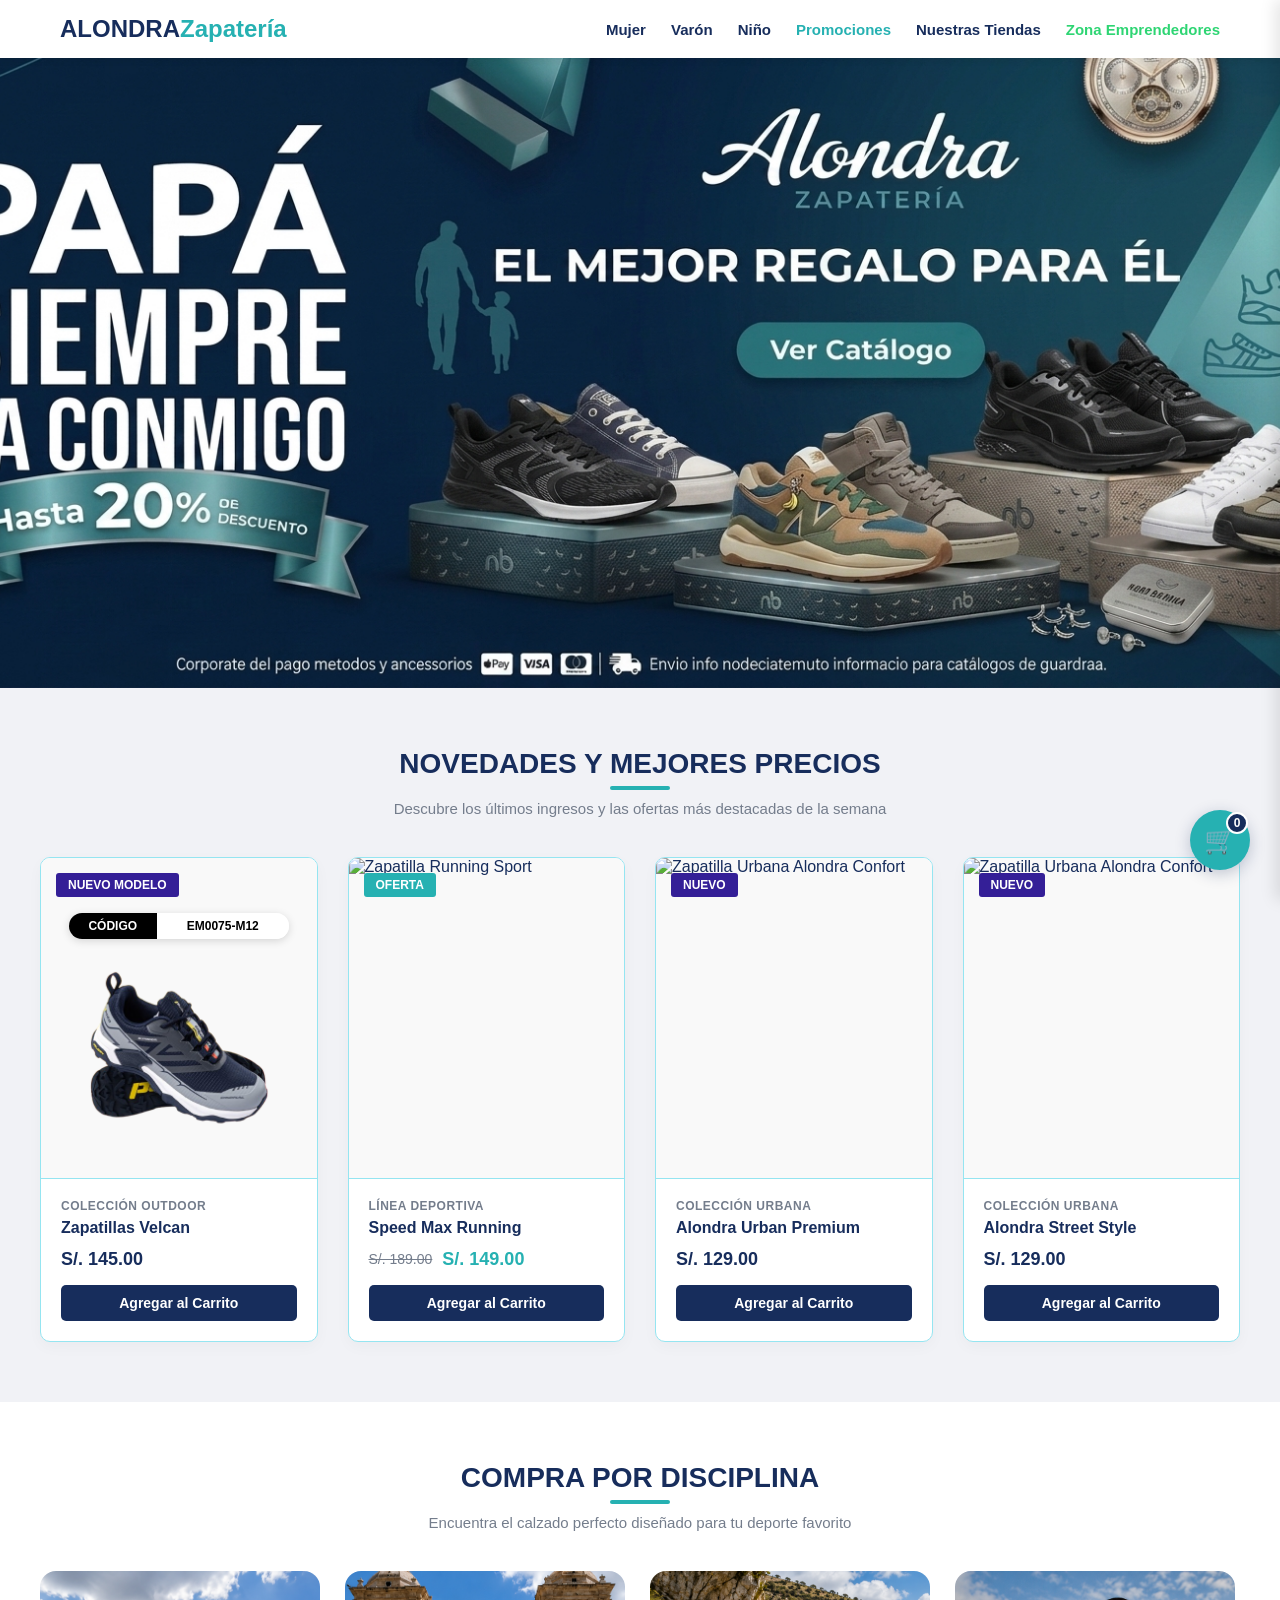
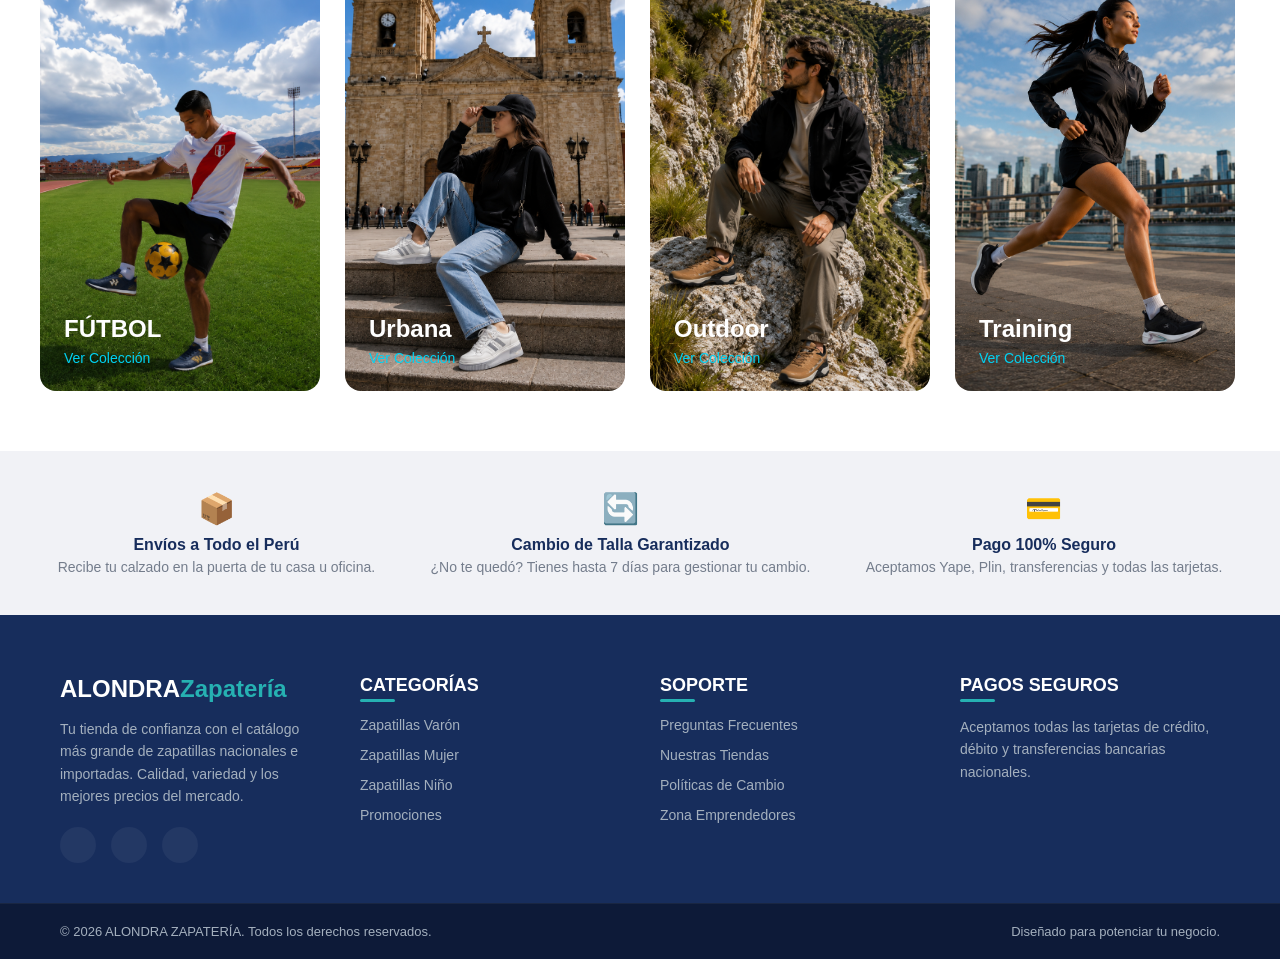
==== commit 45e738fc: "Add files via upload" ====
--- a/index.html
+++ b/index.html
@@ -42,23 +42,8 @@
     <section class="hero-slider">
       <div
         class="slide active"
-        style="
-          background-image:
-            linear-gradient(rgba(0, 0, 0, 0.4), rgba(0, 0, 0, 0.4)),
-            url(&quot;https://unsplash.com&quot;);
-        "
-      >
-        <div class="slide-content">
-          <h2>CALZADO EXCLUSIVO PARA TODA LA FAMILIA</h2>
-          <p>
-            Descubre las últimas tendencias en zapatillas urbanas, deportivas y
-            escolares con la mejor calidad.
-          </p>
-          <a href="promociones.html" class="btn-slider"
-            >Ver Catálogo Completo</a
-          >
-        </div>
-      </div>
+        style="background-image: url(&quot;./img/baner_principal.png&quot;)"
+      ></div>
     </section>
 
     <!-- SECCIÓN NOVEDADES Y MEJORES PRECIOS -->
@@ -76,18 +61,22 @@
         <div class="products-grid" id="catalog-products">
           <!-- Tarjeta 1: Urbanas -->
           <div class="product-card" data-brand="urban">
-            <span class="badge new">Nuevo</span>
+            <span class="badge new">Nuevo Modelo</span>
+            <div class="product-code">
+              <span class="code-label">CÓDIGO</span>
+              <span class="code-number">EM0075-M12</span>
+            </div>
             <div class="product-img">
               <img
-                src="img/urbana-blanca.jpg"
+                src="img/punto_nuevo.png"
                 alt="Zapatilla Urbana Alondra Confort"
               />
             </div>
             <div class="product-info">
-              <span class="product-brand">Colección Urbana</span>
-              <h3 class="product-title">Alondra Classic White</h3>
+              <span class="product-brand">Colección Outdoor</span>
+              <h3 class="product-title">Zapatillas Velcan</h3>
               <div class="product-price-box">
-                <span class="current-price">S/. 129.00</span>
+                <span class="current-price">S/. 145.00</span>
               </div>
               <a href="#" class="btn-add-cart">Agregar al Carrito</a>
             </div>
@@ -177,12 +166,12 @@
         </div>
 
         <div class="disciplines-grid">
-          <!-- Tarjeta de Futbol-->
-        <a href="#" class="discipline-card">
+          <!-- Tarjeta 1 de Futbol-->
+          <a href="#" class="discipline-card">
             <div
               class="discipline-img"
               style="
-                background-image: url(&quot;./img/futbol_varon.png&quot;);
+                background-image: url(&quot;./img/varon_futbol.png&quot;);
                 background-position: center 30%;
               "
             ></div>
@@ -198,9 +187,8 @@
             <div
               class="discipline-img"
               style="
-                background-image:
-                  linear-gradient(rgba(0, 0, 0, 0.2), rgba(0, 0, 0, 0.6)),
-                  url(&quot;./img/urbano_dama.png&quot;);
+                background-image: url(&quot;./img/urbano-dama.png&quot;);
+                background-position: center 30%;
               "
             ></div>
             <div class="discipline-content">
@@ -209,34 +197,32 @@
             </div>
           </a>
 
-          <!-- Tarjeta 3: Training -->
+          <!-- Tarjeta 3: Outdoor -->
           <a href="#" class="discipline-card">
             <div
               class="discipline-img"
               style="
-                background-image:
-                  linear-gradient(rgba(0, 0, 0, 0.2), rgba(0, 0, 0, 0.6)),
-                  url(&quot;https://unsplash.com&quot;);
+                background-image: url(&quot;./img/varon_outdoor.png&quot;);
+                background-position: center 30%;
+              "
+            ></div>
+            <div class="discipline-content">
+              <h3>Outdoor</h3>
+              <span>Ver Colección <i class="fas fa-arrow-right"></i></span>
+            </div>
+          </a>
+
+          <!-- Tarjeta 4: Training -->
+          <a href="#" class="discipline-card">
+            <div
+              class="discipline-img"
+              style="
+                background-image: url(&quot;./img/runing_dama.png&quot;);
+                background-position: center 30%;
               "
             ></div>
             <div class="discipline-content">
               <h3>Training</h3>
-              <span>Ver Colección <i class="fas fa-arrow-right"></i></span>
-            </div>
-          </a>
-
-          <!-- Tarjeta 4: Outdoor -->
-          <a href="#" class="discipline-card">
-            <div
-              class="discipline-img"
-              style="
-                background-image:
-                  linear-gradient(rgba(0, 0, 0, 0.2), rgba(0, 0, 0, 0.6)),
-                  url(&quot;https://unsplash.com&quot;);
-              "
-            ></div>
-            <div class="discipline-content">
-              <h3>Outdoor</h3>
               <span>Ver Colección <i class="fas fa-arrow-right"></i></span>
             </div>
           </a>
--- a/CSS/home.css
+++ b/CSS/home.css
@@ -99,6 +99,46 @@
     box-shadow 0.3s;
   display: flex;
   flex-direction: column;
+  border: #95e5f1 1px solid;
+}
+.product-code {
+  width: 220px;
+  position: absolute;
+  top: 55px;
+  left: 50%;
+  transform: translateX(-50%);
+
+  display: flex;
+  align-items: center;
+
+  background: #fff;
+  border-radius: 25px;
+  overflow: hidden;
+
+  box-shadow: 0 2px 8px rgba(0, 0, 0, 0.15);
+  z-index: 10;
+}
+.code-label {
+  width: 40%;
+  text-align: center;
+  background: #000;
+  color: #fff;
+
+  padding: 6px 14px;
+  font-size: 0.75rem;
+  font-weight: 700;
+  white-space: nowrap;
+}
+.code-number {
+  width: 60%;
+  text-align: center;
+  background: #fff;
+  color: #000;
+
+  padding: 6px 16px;
+  font-size: 0.75rem;
+  font-weight: 700;
+  white-space: nowrap;
 }
 .product-card:hover {
   transform: translateY(-5px);
@@ -124,7 +164,7 @@
 } /* Contenedor de la Imagen */
 .product-img {
   width: 100%;
-  height: 240px;
+  height: 320px;
   background-color: #f9f9f9;
   display: flex;
   align-items: center;
@@ -134,7 +174,7 @@
 .product-img img {
   width: 100%;
   height: 100%;
-  object-fit: cover; /* Ajusta la foto sin deformarla */
+  object-fit: contain; /* Ajusta la foto sin deformarla */
   transition: transform 0.5s;
 }
 .product-card:hover .product-img img {
@@ -145,6 +185,7 @@
   display: flex;
   flex-direction: column;
   flex-grow: 1;
+  border-top: #95e5f1 1px solid;
 }
 .product-brand {
   font-size: 12px;
